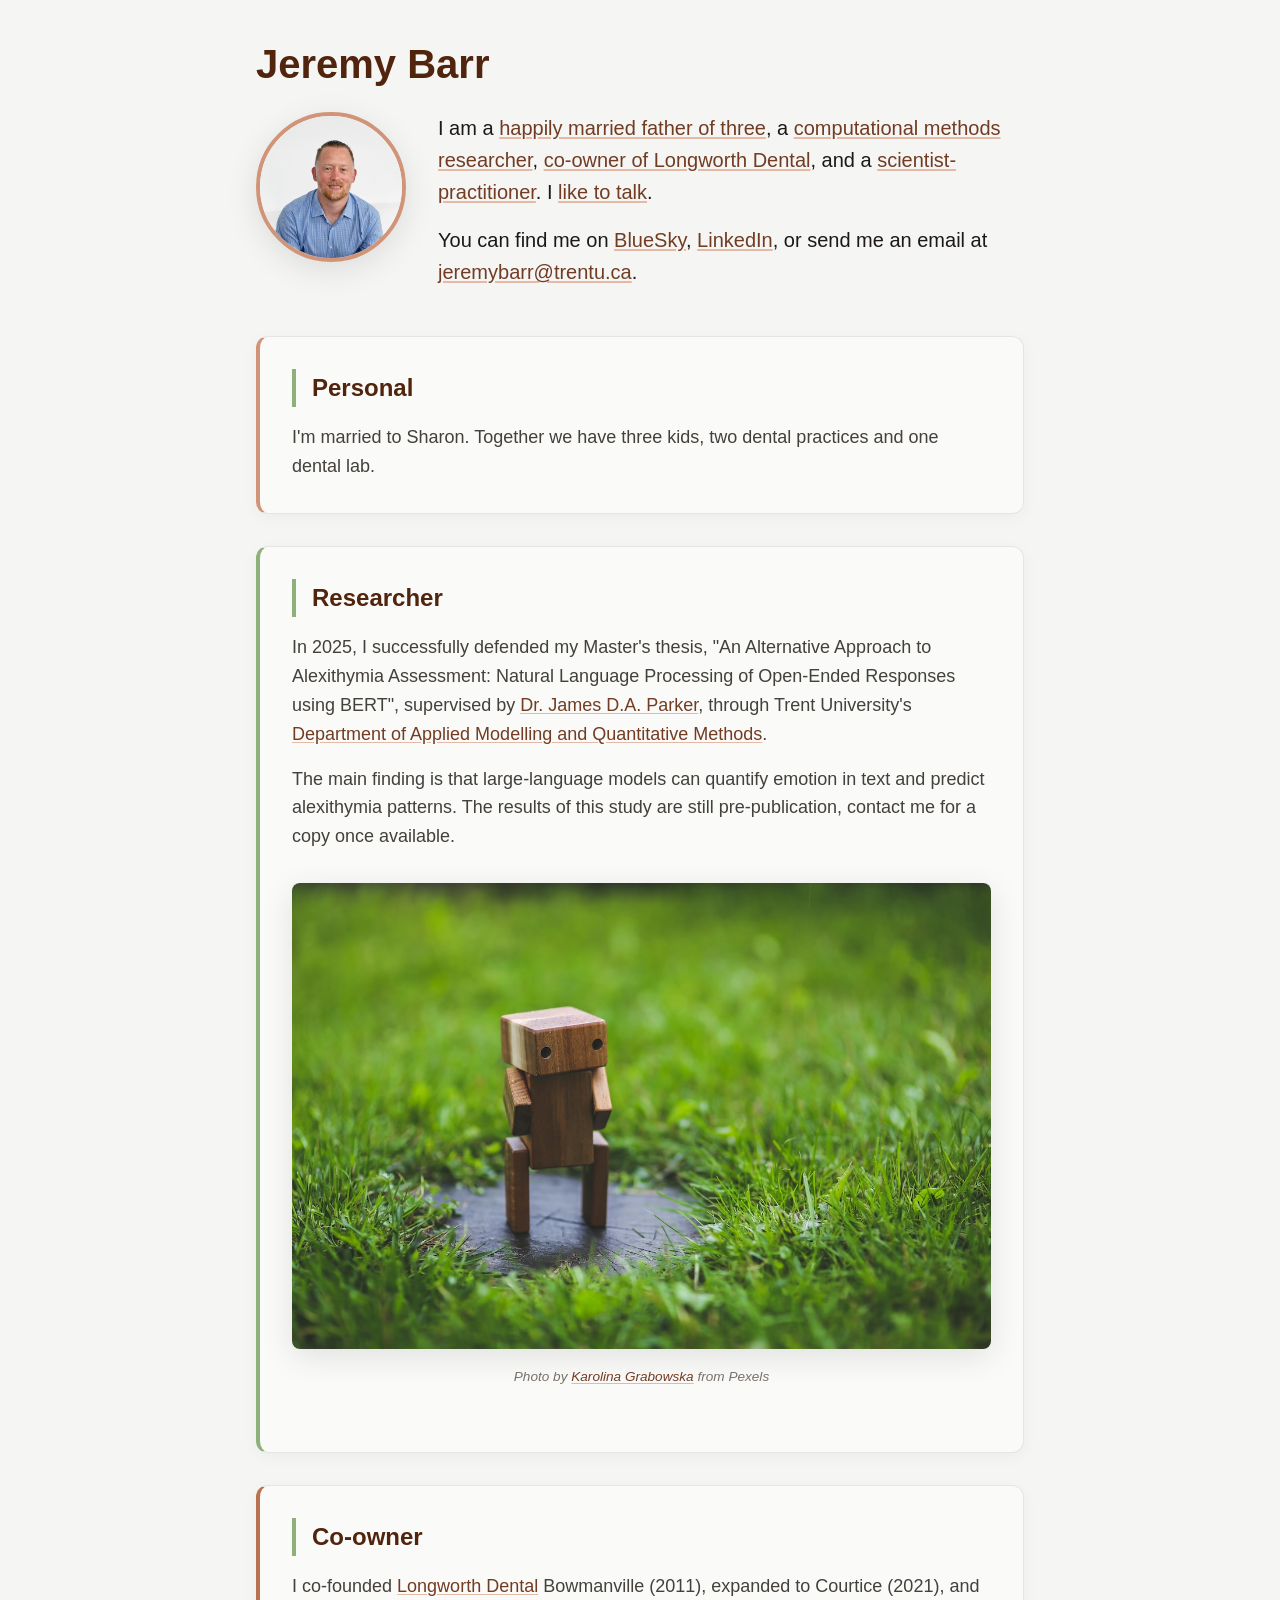
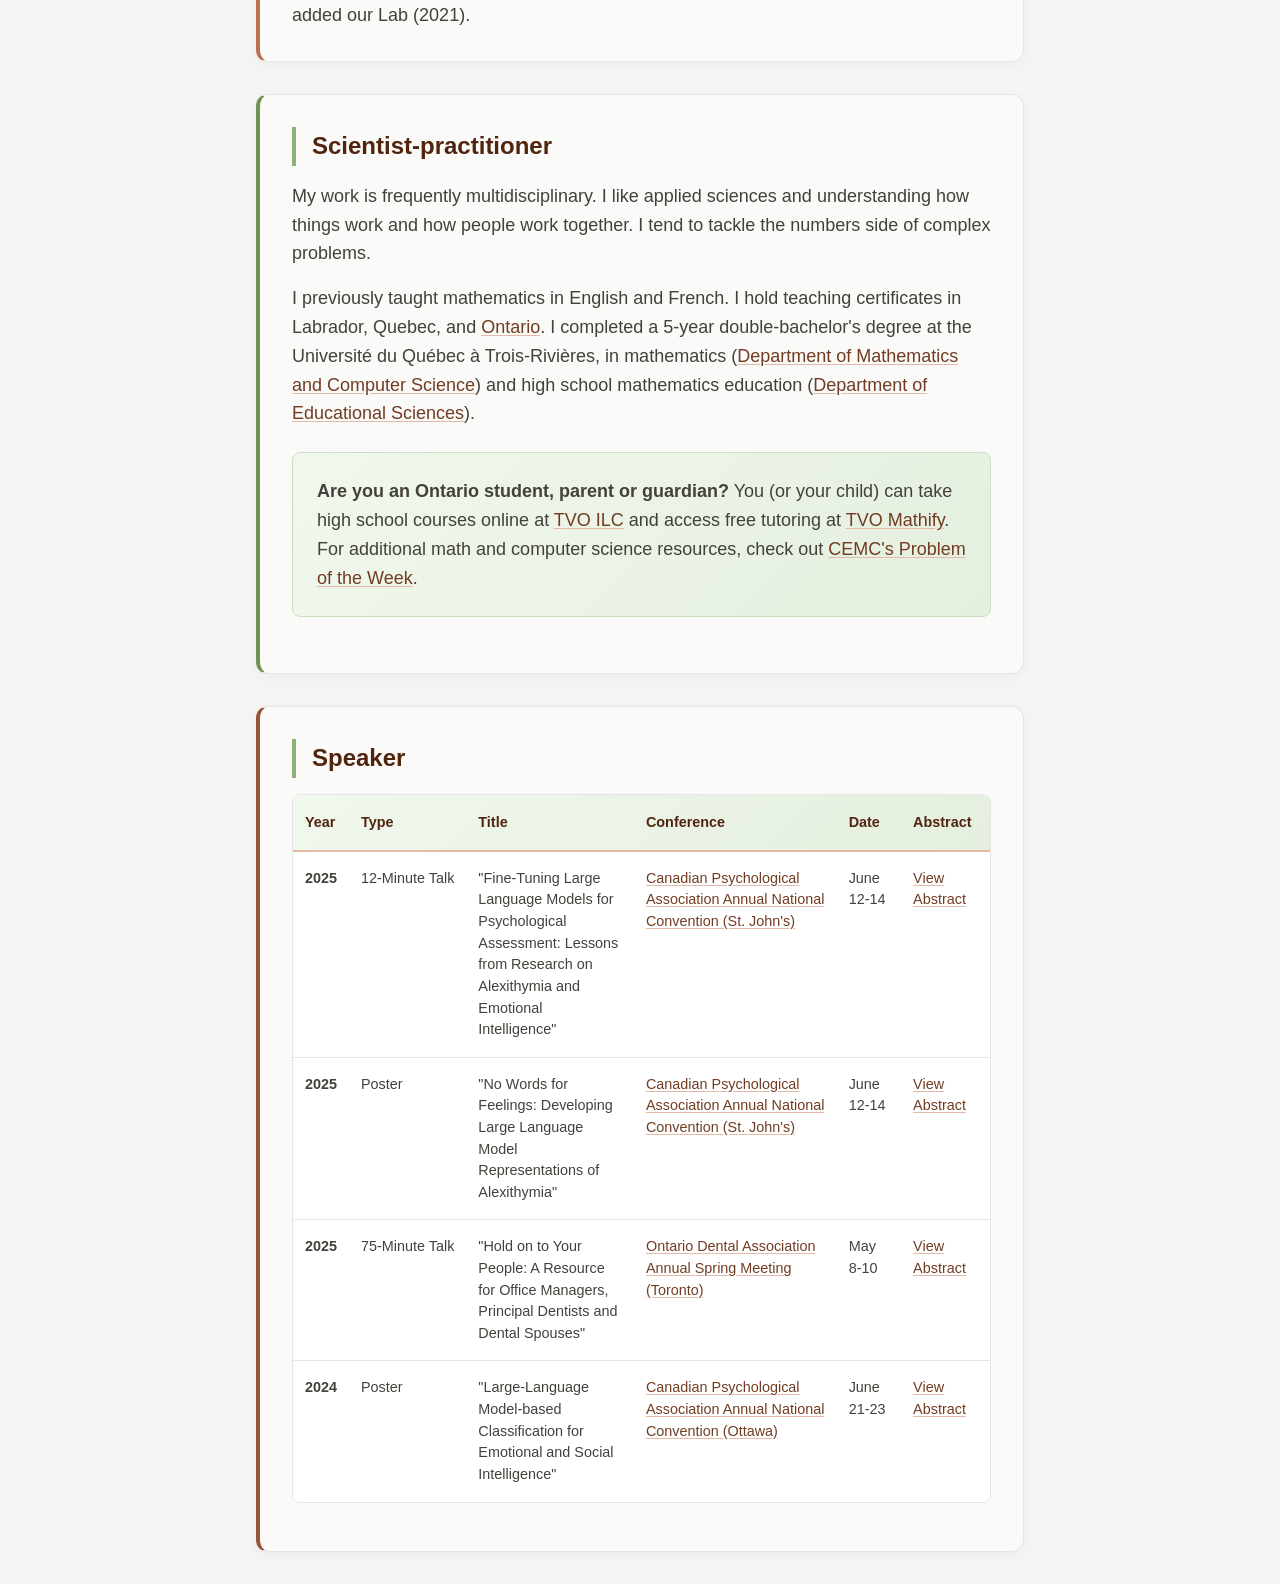
==== index.html @ 22ccbf9f "Bringing files over from the main barr-monorepo" ====
<!DOCTYPE html>
<html lang="en">
<head>
    <meta charset="UTF-8">
    <meta name="viewport" content="width=device-width, initial-scale=1.0">
    <title>Jeremy Barr</title>
    <link rel="stylesheet" href="css/styles.css">
</head>
<body>
<div class="container">
    <header class="site-header">
        <h1 class="site-title">Jeremy Barr</h1>
        <img class="profile-image" src="images/jeremy-barr-500x500.jpg" alt="Jeremy Barr headshot">
        <p class="intro-text">
            I am a <a href="#personal">happily married father of three</a>,
            a <a href="#researcher">computational methods researcher</a>,
            <a href="#co-owner">co-owner of Longworth Dental</a>,
            and a <a href="#scientist-practitioner">scientist-practitioner</a>.
            I <a href="#speaker">like to talk</a>.
        </p>
        <p class="intro-text">
            You can find me on
            <a href="https://bsky.app/profile/jeremycbarr.bsky.social" target="_blank" rel="noopener">BlueSky</a>,
            <a href="https://www.linkedin.com/in/j-barr/" target="_blank" rel="noopener">LinkedIn</a>,
            or send me an email at <a href="mailto:jeremybarr@trentu.ca">jeremybarr@trentu.ca</a>.
        </p>
    </header>

    <main class="main-content">
        <section id="personal" class="content-section personal-section">
            <h2 class="section-title">
                <a href="#personal" class="section-anchor">Personal</a>
            </h2>
            <p class="section-text">
                I'm married to Sharon. Together we have three kids, two dental practices and one dental lab.
            </p>
        </section>

        <section id="researcher" class="content-section researcher-section">
            <h2 class="section-title">
                <a href="#researcher" class="section-anchor">Researcher</a>
            </h2>
            <p class="section-text">
                In 2025, I successfully defended my Master's thesis, "An Alternative Approach to Alexithymia Assessment:
                Natural Language Processing of Open-Ended Responses using BERT", supervised by
                <a href="https://trent-ehrl.com/" target="_blank" rel="noopener">Dr. James D.A. Parker</a>,
                through Trent University's
                <a href="https://www.trentu.ca/amod/" target="_blank" rel="noopener">Department of Applied Modelling and Quantitative Methods</a>.
            </p>
            <p class="section-text">
                The main finding is that large-language models can quantify emotion in text and predict alexithymia patterns.
                The results of this study are still pre-publication, contact me for a copy once available.
            </p>
            <figure class="research-visual">
                <img class="accent-image" src="images/wooden-robot-1200x800.jpg" alt="Wooden robot sitting on a rock surrounded by grass">
                <figcaption class="image-attribution">Photo by <a href="https://www.pexels.com/photo/wooden-robot-6069/" target="_blank" rel="noopener">Karolina Grabowska</a> from Pexels</figcaption>
            </figure>
        </section>

        <section id="co-owner" class="content-section business-section">
            <h2 class="section-title">
                <a href="#co-owner" class="section-anchor">Co-owner</a>
            </h2>
            <p class="section-text">
                I co-founded <a href="https://www.longworthdental.ca/" target="_blank" rel="noopener">Longworth Dental</a>
                Bowmanville (2011), expanded to Courtice (2021), and added our Lab (2021).
            </p>
        </section>

        <section id="scientist-practitioner" class="content-section education-section">
            <h2 class="section-title">
                <a href="#scientist-practitioner" class="section-anchor">Scientist-practitioner</a>
            </h2>
            <p class="section-text">
                My work is frequently multidisciplinary. I like applied sciences and understanding how things work and how
                people work together. I tend to tackle the numbers side of complex problems.
            </p>
            <p class="section-text">
                I previously taught mathematics in English and French. I hold teaching certificates in Labrador, Quebec, and
                <a href="https://apps.oct.ca/FindATeacher/memberdetail?id=608224" target="_blank" rel="noopener">Ontario</a>.
                I completed a 5-year double-bachelor's degree at the Université du Québec à Trois-Rivières, in mathematics
                (<a href="https://oraprdnt.uqtr.uquebec.ca/portail/gscw031?owa_no_site=1645" target="_blank" rel="noopener">Department of Mathematics and Computer Science</a>)
                and high school mathematics education
                (<a href="https://oraprdnt.uqtr.uquebec.ca/portail/gscw031?owa_no_site=1050" target="_blank" rel="noopener">Department of Educational Sciences</a>).
            </p>

            <aside class="resources-callout">
                <p class="callout-text">
                    <strong>Are you an Ontario student, parent or guardian?</strong> You (or your child) can take high school courses online at
                    <a href="https://www.ilc.org/" target="_blank" rel="noopener">TVO ILC</a>
                    and access free tutoring at
                    <a href="https://mathify.tvolearn.com/" target="_blank" rel="noopener">TVO Mathify</a>.
                    For additional math and computer science resources, check out
                    <a href="https://cemc.uwaterloo.ca/resources/potw" target="_blank" rel="noopener">CEMC's Problem of the Week</a>.
                </p>
            </aside>
        </section>

        <section id="speaker" class="content-section speaker-section">
            <h2 class="section-title">
                <a href="#speaker" class="section-anchor">Speaker</a>
            </h2>
            <div class="table-wrapper">
                <table class="speaking-table">
                    <thead class="table-header">
                        <tr class="header-row">
                            <th class="year-column">Year</th>
                            <th class="type-column">Type</th>
                            <th class="title-column">Title</th>
                            <th class="conference-column">Conference</th>
                            <th class="date-column">Date</th>
                            <th class="abstract-column">Abstract</th>
                        </tr>
                    </thead>
                    <tbody class="table-body">
                        <tr class="speaking-row">
                            <td class="year-cell">2025</td>
                            <td class="type-cell">12-Minute Talk</td>
                            <td class="title-cell">
                                "Fine-Tuning Large Language Models for Psychological Assessment: Lessons from Research on
                                Alexithymia and Emotional Intelligence"
                            </td>
                            <td class="conference-cell">
                                <a href="publications/abstract-books/2025-cpa-abstract-book-v1.0.pdf" target="_blank" rel="noopener">
                                    Canadian Psychological Association Annual National Convention (St. John's)
                                </a>
                            </td>
                            <td class="date-cell">June 12-14</td>
                            <td class="abstract-cell">
                                <a href="publications/abstracts/2025-cpa-talk-llm-psychological-assessment.md" target="_blank" rel="noopener">
                                    View Abstract
                                </a>
                            </td>
                        </tr>
                        <tr class="speaking-row">
                            <td class="year-cell">2025</td>
                            <td class="type-cell">Poster</td>
                            <td class="title-cell">
                                "No Words for Feelings: Developing Large Language Model Representations of Alexithymia"
                            </td>
                            <td class="conference-cell">
                                <a href="publications/abstract-books/2025-cpa-abstract-book-v1.0.pdf" target="_blank" rel="noopener">
                                    Canadian Psychological Association Annual National Convention (St. John's)
                                </a>
                            </td>
                            <td class="date-cell">June 12-14</td>
                            <td class="abstract-cell">
                                <a href="publications/abstracts/2025-cpa-poster-no-words-feelings.md" target="_blank" rel="noopener">
                                    View Abstract
                                </a>
                            </td>
                        </tr>
                        <tr class="speaking-row">
                            <td class="year-cell">2025</td>
                            <td class="type-cell">75-Minute Talk</td>
                            <td class="title-cell">
                                "Hold on to Your People: A Resource for Office Managers, Principal Dentists and Dental Spouses"
                            </td>
                            <td class="conference-cell">
                                <a href="publications/abstract-books/2025-asm-showguide.pdf" target="_blank" rel="noopener">
                                    Ontario Dental Association Annual Spring Meeting (Toronto)
                                </a>
                            </td>
                            <td class="date-cell">May 8-10</td>
                            <td class="abstract-cell">
                                <a href="publications/abstracts/2025-oda-talk-hold-on-people.md" target="_blank" rel="noopener">
                                    View Abstract
                                </a>
                            </td>
                        </tr>
                        <tr class="speaking-row">
                            <td class="year-cell">2024</td>
                            <td class="type-cell">Poster</td>
                            <td class="title-cell">
                                "Large-Language Model-based Classification for Emotional and Social Intelligence"
                            </td>
                            <td class="conference-cell">
                                <a href="publications/abstract-books/2024-cpa-abstract-book-v1.2.pdf" target="_blank" rel="noopener">
                                    Canadian Psychological Association Annual National Convention (Ottawa)
                                </a>
                            </td>
                            <td class="date-cell">June 21-23</td>
                            <td class="abstract-cell">
                                <a href="publications/abstracts/2024-cpa-poster-emotional-social-intelligence.md" target="_blank" rel="noopener">
                                    View Abstract
                                </a>
                            </td>
                        </tr>
                    </tbody>
                </table>
            </div>
        </section>
    </main>
</div>
</body>
</html>
---- css/styles.css ----
/* Colour palette */
:root {
  /* Primary: Warm brown */
  --color-wood-50: oklch(0.97 0.008 45);
  --color-wood-100: oklch(0.94 0.015 45);
  --color-wood-200: oklch(0.88 0.035 45);
  --color-wood-300: oklch(0.82 0.055 45);
  --color-wood-400: oklch(0.72 0.085 45);
  --color-wood-500: oklch(0.62 0.105 45);
  --color-wood-600: oklch(0.52 0.095 45);
  --color-wood-700: oklch(0.42 0.085 45);
  --color-wood-800: oklch(0.32 0.075 45);
  --color-wood-900: oklch(0.25 0.065 45);
  --color-wood-950: oklch(0.18 0.055 45);

  /* Secondary: Sage green */
  --color-sage-50: oklch(0.97 0.015 135);
  --color-sage-100: oklch(0.94 0.025 135);
  --color-sage-200: oklch(0.88 0.045 135);
  --color-sage-300: oklch(0.82 0.065 135);
  --color-sage-400: oklch(0.72 0.085 135);
  --color-sage-500: oklch(0.62 0.095 135);
  --color-sage-600: oklch(0.52 0.085 135);
  --color-sage-700: oklch(0.42 0.075 135);
  --color-sage-800: oklch(0.32 0.065 135);
  --color-sage-900: oklch(0.25 0.055 135);
  --color-sage-950: oklch(0.18 0.045 135);

  /* Neutral: Warm gray */
  --color-stone-50: oklch(0.985 0.001 106.423);
  --color-stone-100: oklch(0.97 0.001 106.424);
  --color-stone-200: oklch(0.923 0.003 48.717);
  --color-stone-300: oklch(0.869 0.005 56.366);
  --color-stone-400: oklch(0.709 0.01 56.259);
  --color-stone-500: oklch(0.553 0.013 58.071);
  --color-stone-600: oklch(0.444 0.011 73.639);
  --color-stone-700: oklch(0.374 0.01 67.558);
  --color-stone-800: oklch(0.268 0.007 34.298);
  --color-stone-900: oklch(0.216 0.006 56.043);
  --color-stone-950: oklch(0.147 0.004 49.25);

  /* Black and white */
  --color-black: #000;
  --color-white: #fff;
}

/* Base styles */
* {
    margin: 0;
    padding: 0;
    box-sizing: border-box;
}

body {
    font-family: -apple-system, BlinkMacSystemFont, 'Segoe UI', Roboto, Oxygen, Ubuntu, Cantarell, sans-serif;
    font-size: 1.125rem;
    line-height: 1.6;
    color: var(--color-stone-900);
    background-color: var(--color-stone-100);
}

html {
    scroll-behavior: auto;
}

.container {
    max-width: 800px;
    margin: 0 auto;
    padding: 2rem 1rem;
}

/* Header */
.site-header {
    margin-bottom: 3rem;
}

.site-title {
    font-size: 2.5rem;
    font-weight: 700;
    color: var(--color-wood-800);
    margin-bottom: 1rem;
}

.profile-image {
    width: 150px;
    height: 150px;
    border-radius: 50%;
    margin: 0 2rem 1rem 0;
    border: 4px solid var(--color-wood-400);
    box-shadow: 0 8px 32px rgba(0, 0, 0, 0.1);
    float: left;
}

.intro-text {
    font-size: 1.25rem;
    margin-bottom: 1rem;
}

/* Links */
a {
    color: var(--color-wood-700);
    text-decoration: underline;
    text-decoration-color: var(--color-wood-300);
    text-underline-offset: 2px;
    transition: all 0.2s ease;
}

a:hover {
    color: var(--color-wood-800);
    text-decoration-color: var(--color-wood-600);
}

a:visited {
    color: var(--color-stone-600);
    text-decoration-color: var(--color-stone-400);
    text-underline-offset: 2px;
    transition: all 0.2s ease;
}

/* Main content */
.main-content {
    display: flex;
    flex-direction: column;
    gap: 2rem;
}

.content-section {
    background: var(--color-stone-50);
    padding: 2rem;
    border-radius: 0.75rem;
    border: 1px solid var(--color-stone-200);
    box-shadow: 0 4px 16px rgba(0, 0, 0, 0.04);
    transition: box-shadow 0.2s ease;
}

.content-section:hover {
    box-shadow: 0 8px 32px rgba(0, 0, 0, 0.08);
}

.section-title {
    font-size: 1.5rem;
    font-weight: 600;
    color: var(--color-wood-800);
    margin-bottom: 1rem;
    border-left: 4px solid var(--color-sage-400);
    padding-left: 1rem;
}

.section-anchor {
    color: inherit;
    text-decoration: none;
    position: relative;
}

.section-anchor::after {
    content: "#";
    margin-left: 0.5rem;
    opacity: 0;
    transition: opacity 0.2s ease;
    color: var(--color-sage-400);
}

.section-anchor:hover::after{
    opacity: 1;
}

.section-text {
    color: var(--color-stone-700);
    margin-bottom: 1rem;
}

.section-text:last-child {
    margin-bottom: 0;
}

/* Special sections */
.personal-section {
    border-left: 4px solid var(--color-wood-400);
}

.researcher-section {
    border-left: 4px solid var(--color-sage-400);
}

.business-section {
    border-left: 4px solid var(--color-wood-500);
}

.education-section {
    border-left: 4px solid var(--color-sage-500);
}

.speaker-section {
    border-left: 4px solid var(--color-wood-600);
}

/* Research visual */
.research-visual {
    margin: 2rem 0;
    text-align: center;
}

.accent-image {
    max-width: 100%;
    height: auto;
    border-radius: 0.5rem;
    box-shadow: 0 8px 32px rgba(0, 0, 0, 0.1);
}

.image-attribution {
    font-size: 0.85rem;
    color: var(--color-stone-500);
    margin-top: 0.5rem;
    font-style: italic;
}

/* Callout */
.resources-callout {
    background: linear-gradient(135deg, var(--color-sage-50) 0%, var(--color-sage-100) 100%);
    border: 1px solid var(--color-sage-200);
    border-radius: 0.5rem;
    padding: 1.5rem;
    margin: 1.5rem 0;
}

.callout-text {
    color: var(--color-stone-700);
    margin: 0;
}

/* Speaking table */
.table-wrapper {
    overflow-x: auto;
    margin: 1rem 0;
    border-radius: 0.5rem;
    border: 1px solid var(--color-stone-200);
}

.speaking-table {
    width: 100%;
    border-collapse: collapse;
    background: var(--color-white);
}

.table-header {
    background: linear-gradient(135deg, var(--color-sage-50) 0%, var(--color-sage-100) 100%);
}

.header-row th {
    padding: 1rem 0.75rem;
    text-align: left;
    font-weight: 600;
    color: var(--color-wood-800);
    border-bottom: 2px solid var(--color-wood-300);
    font-size: 0.9rem;
}

.speaking-row {
    border-bottom: 1px solid var(--color-stone-200);
    transition: background-color 0.2s ease;
}

.speaking-row:hover {
    background-color: var(--color-stone-50);
}

.speaking-row:last-child {
    border-bottom: none;
}

.speaking-row td {
    padding: 1rem 0.75rem;
    vertical-align: top;
    color: var(--color-stone-700);
    font-size: 0.9rem;
    line-height: 1.5;
}

.year-cell {
    font-weight: 600;
    color: var(--color-wood-700);
    white-space: nowrap;
}

.type-cell {
    color: var(--color-sage-700);
    font-weight: 500;
    white-space: nowrap;
}

.title-cell {
    font-weight: 500;
    max-width: 300px;
}

/* Responsive design */
@media (max-width: 768px) {
  .container {
    padding: 1rem 0.5rem;
  }

  .site-header {
    padding: 1.5rem;
  }

  .site-title {
    font-size: 2rem;
  }

  .profile-image {
    width: 120px;
    height: 120px;
  }

  .content-section {
    padding: 1.5rem;
  }

  .section-title {
    font-size: 1.25rem;
  }

  .speaking-table {
    font-size: 0.8rem;
  }

  .header-row th,
  .speaking-row td {
    padding: 0.75rem 0.5rem;
  }
}
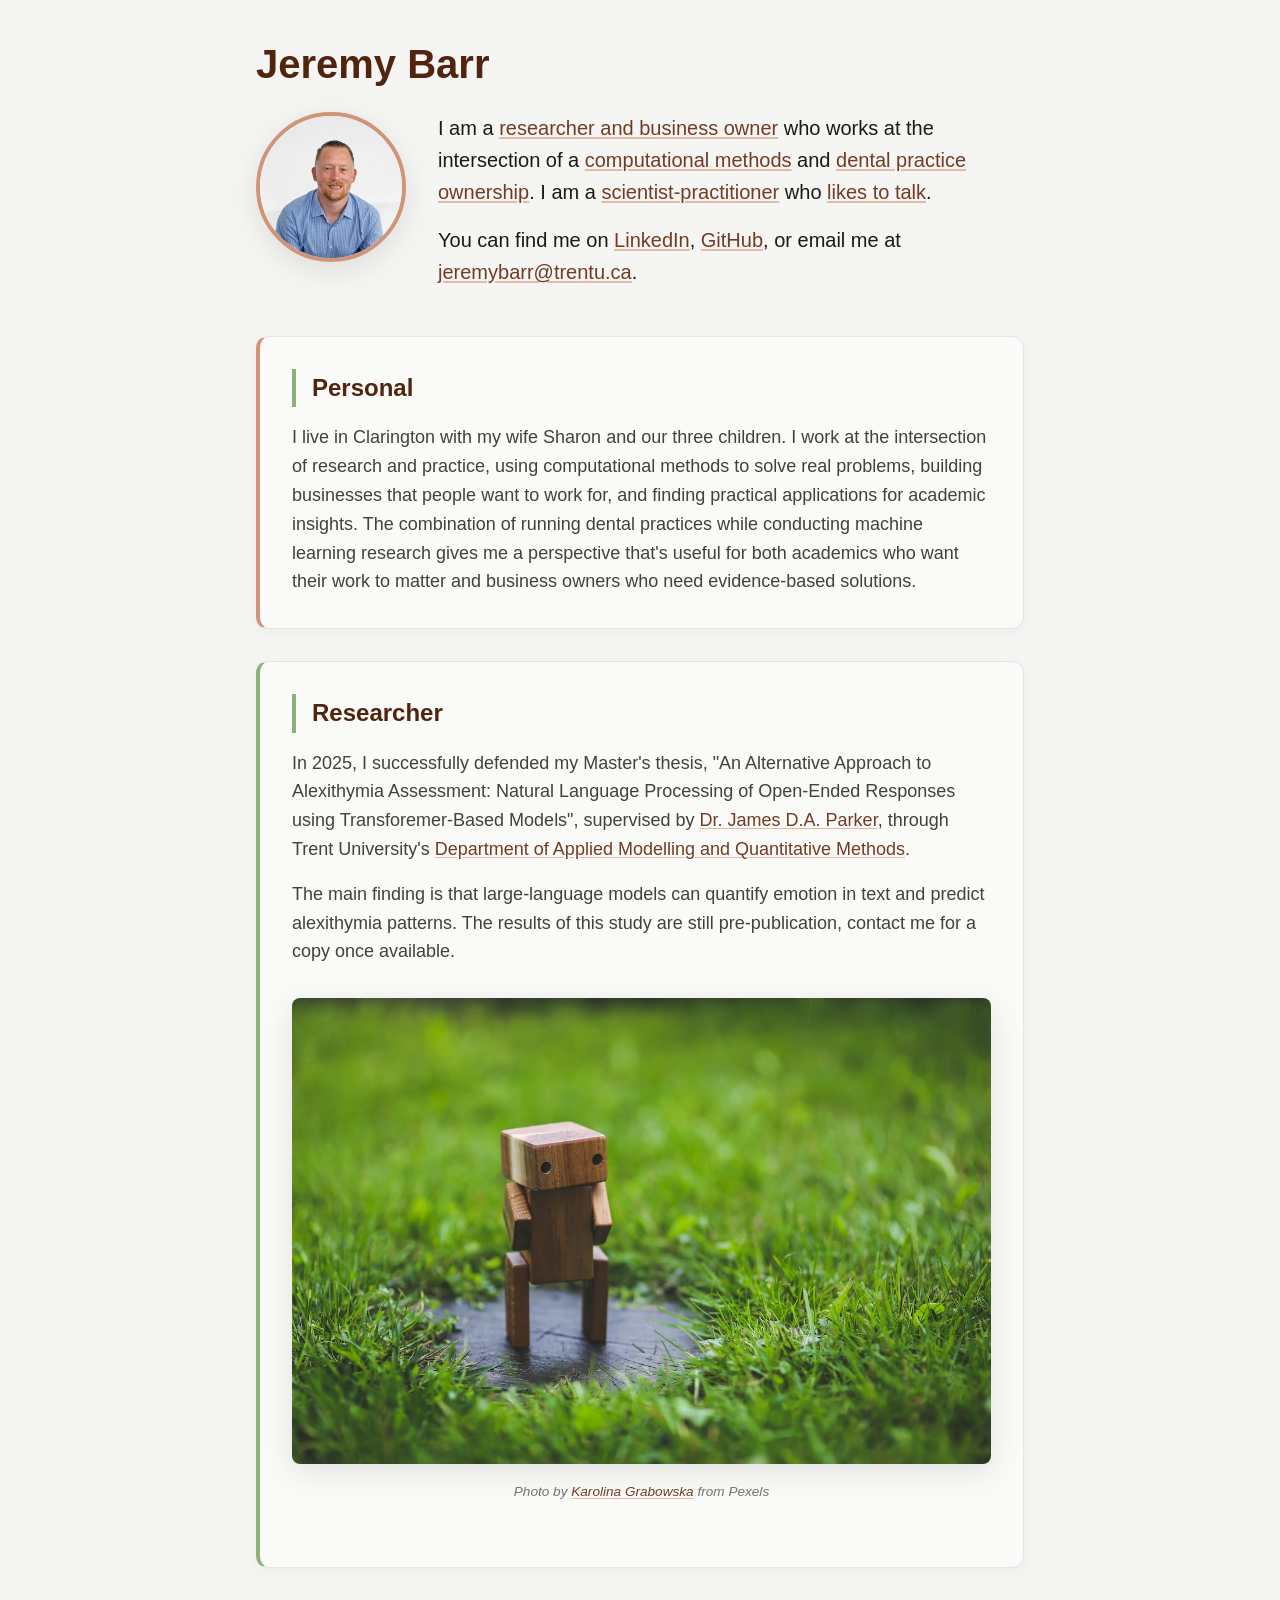
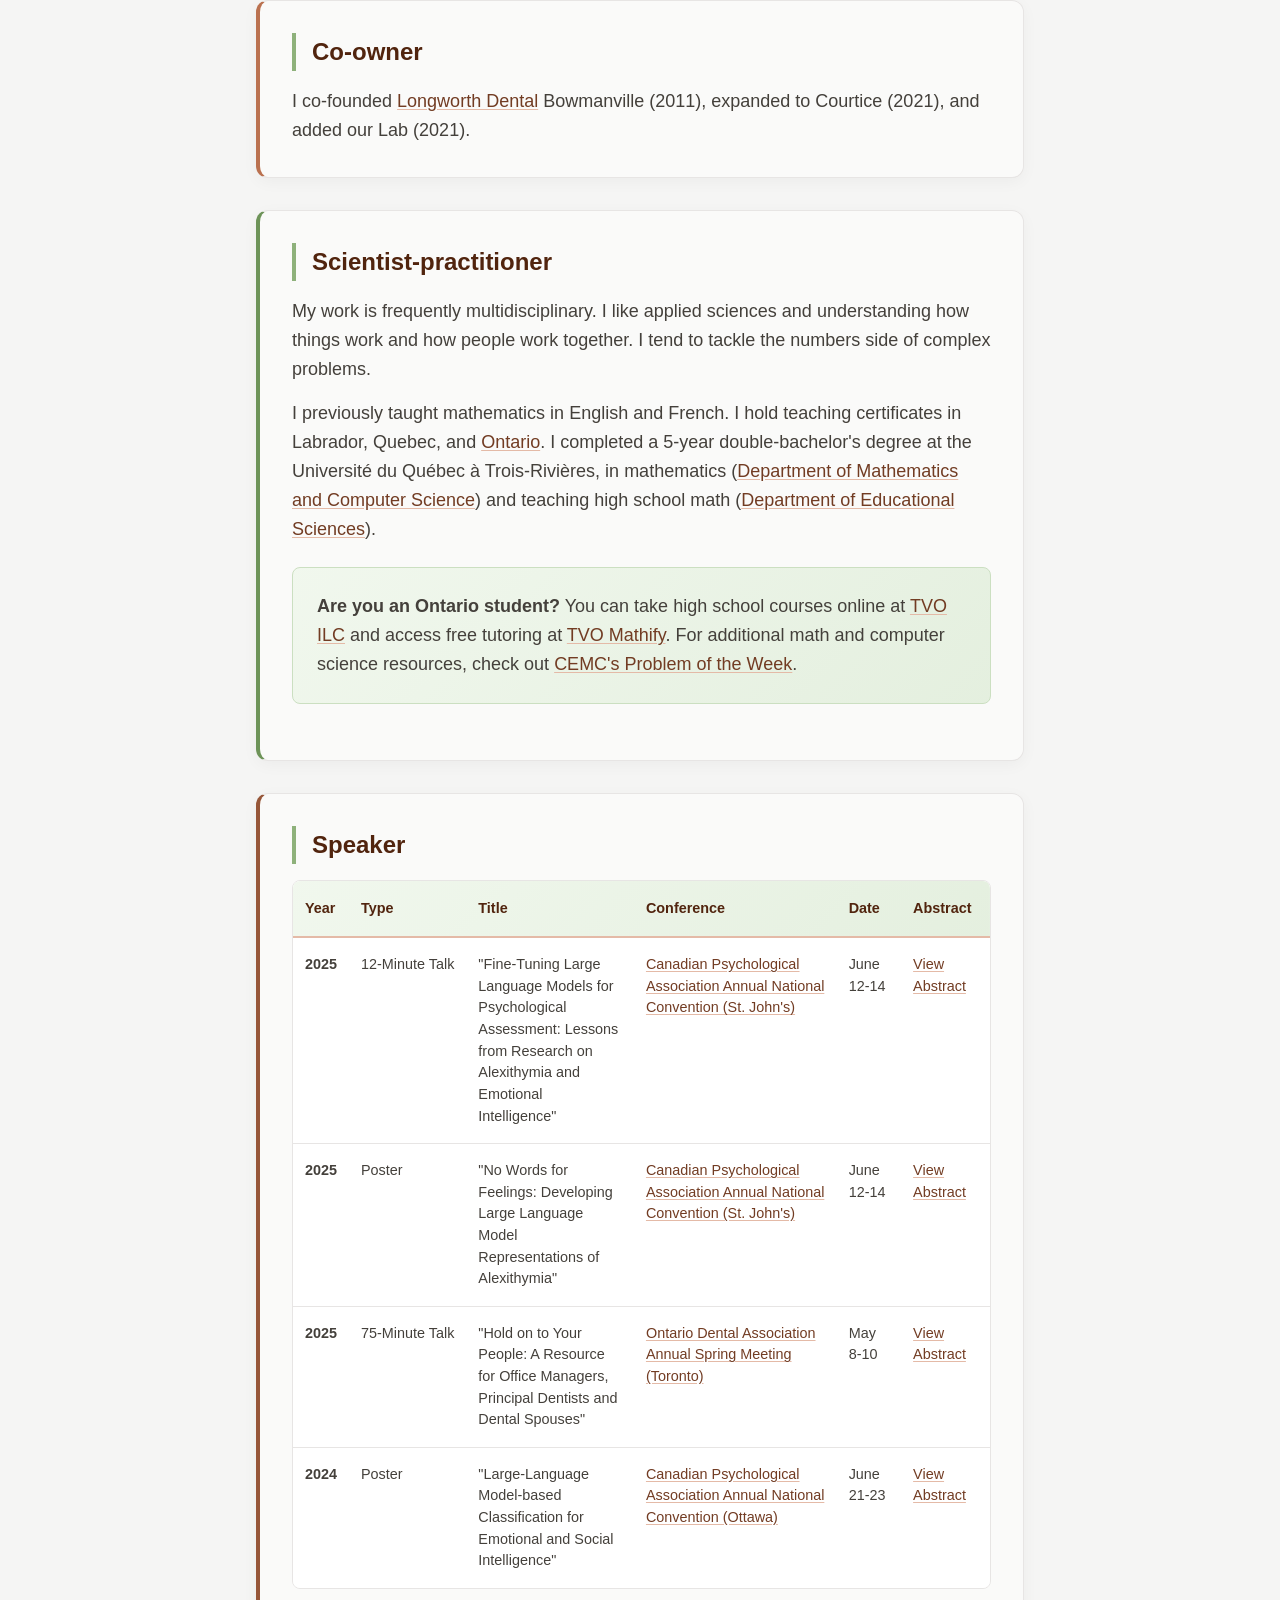
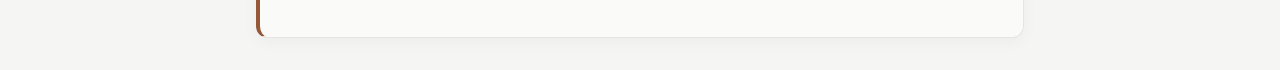
==== commit d5493bed: "Update content and add mobile touch support Update intro text and personal section. Add :active stat" ====
--- a/index.html
+++ b/index.html
@@ -12,17 +12,17 @@
         <h1 class="site-title">Jeremy Barr</h1>
         <img class="profile-image" src="images/jeremy-barr-500x500.jpg" alt="Jeremy Barr headshot">
         <p class="intro-text">
-            I am a <a href="#personal">happily married father of three</a>,
-            a <a href="#researcher">computational methods researcher</a>,
-            <a href="#co-owner">co-owner of Longworth Dental</a>,
-            and a <a href="#scientist-practitioner">scientist-practitioner</a>.
-            I <a href="#speaker">like to talk</a>.
+            I am a <a href="#personal">researcher and business owner</a> who works at the intersection of
+            a <a href="#researcher">computational methods</a> and
+            <a href="#co-owner">dental practice ownership</a>.
+            I am a <a href="#scientist-practitioner">scientist-practitioner</a> who
+            <a href="#speaker">likes to talk</a>.
         </p>
         <p class="intro-text">
             You can find me on
-            <a href="https://bsky.app/profile/jeremycbarr.bsky.social" target="_blank" rel="noopener">BlueSky</a>,
             <a href="https://www.linkedin.com/in/j-barr/" target="_blank" rel="noopener">LinkedIn</a>,
-            or send me an email at <a href="mailto:jeremybarr@trentu.ca">jeremybarr@trentu.ca</a>.
+            <a href="https://github.com/jeremyoftheberemies" target="_blank" rel="noopener">GitHub</a>,
+            or email me at <a href="mailto:jeremybarr@trentu.ca">jeremybarr@trentu.ca</a>.
         </p>
     </header>
 
@@ -32,7 +32,7 @@
                 <a href="#personal" class="section-anchor">Personal</a>
             </h2>
             <p class="section-text">
-                I'm married to Sharon. Together we have three kids, two dental practices and one dental lab.
+                I live in Clarington with my wife Sharon and our three children. I work at the intersection of research and practice, using computational methods to solve real problems, building businesses that people want to work for, and finding practical applications for academic insights. The combination of running dental practices while conducting machine learning research gives me a perspective that's useful for both academics who want their work to matter and business owners who need evidence-based solutions.
             </p>
         </section>
 
@@ -42,7 +42,7 @@
             </h2>
             <p class="section-text">
                 In 2025, I successfully defended my Master's thesis, "An Alternative Approach to Alexithymia Assessment:
-                Natural Language Processing of Open-Ended Responses using BERT", supervised by
+                Natural Language Processing of Open-Ended Responses using Transforemer-Based Models", supervised by
                 <a href="https://trent-ehrl.com/" target="_blank" rel="noopener">Dr. James D.A. Parker</a>,
                 through Trent University's
                 <a href="https://www.trentu.ca/amod/" target="_blank" rel="noopener">Department of Applied Modelling and Quantitative Methods</a>.
@@ -80,13 +80,13 @@
                 <a href="https://apps.oct.ca/FindATeacher/memberdetail?id=608224" target="_blank" rel="noopener">Ontario</a>.
                 I completed a 5-year double-bachelor's degree at the Université du Québec à Trois-Rivières, in mathematics
                 (<a href="https://oraprdnt.uqtr.uquebec.ca/portail/gscw031?owa_no_site=1645" target="_blank" rel="noopener">Department of Mathematics and Computer Science</a>)
-                and high school mathematics education
+                and teaching high school math
                 (<a href="https://oraprdnt.uqtr.uquebec.ca/portail/gscw031?owa_no_site=1050" target="_blank" rel="noopener">Department of Educational Sciences</a>).
             </p>
 
             <aside class="resources-callout">
                 <p class="callout-text">
-                    <strong>Are you an Ontario student, parent or guardian?</strong> You (or your child) can take high school courses online at
+                    <strong>Are you an Ontario student?</strong> You can take high school courses online at
                     <a href="https://www.ilc.org/" target="_blank" rel="noopener">TVO ILC</a>
                     and access free tutoring at
                     <a href="https://mathify.tvolearn.com/" target="_blank" rel="noopener">TVO Mathify</a>.
@@ -127,7 +127,7 @@
                             </td>
                             <td class="date-cell">June 12-14</td>
                             <td class="abstract-cell">
-                                <a href="publications/abstracts/2025-cpa-talk-llm-psychological-assessment.md" target="_blank" rel="noopener">
+                                <a href="https://github.com/jeremyoftheberemies/jeremy-barr/blob/main/publications/abstracts/2025-cpa-talk-llm-psychological-assessment.md" target="_blank" rel="noopener">
                                     View Abstract
                                 </a>
                             </td>
@@ -145,7 +145,7 @@
                             </td>
                             <td class="date-cell">June 12-14</td>
                             <td class="abstract-cell">
-                                <a href="publications/abstracts/2025-cpa-poster-no-words-feelings.md" target="_blank" rel="noopener">
+                                <a href="https://github.com/jeremyoftheberemies/jeremy-barr/blob/main/publications/abstracts/2025-cpa-poster-no-words-feelings.md" target="_blank" rel="noopener">
                                     View Abstract
                                 </a>
                             </td>
@@ -163,7 +163,7 @@
                             </td>
                             <td class="date-cell">May 8-10</td>
                             <td class="abstract-cell">
-                                <a href="publications/abstracts/2025-oda-talk-hold-on-people.md" target="_blank" rel="noopener">
+                                <a href="https://github.com/jeremyoftheberemies/jeremy-barr/blob/main/publications/abstracts/2025-oda-talk-hold-on-people.md" target="_blank" rel="noopener">
                                     View Abstract
                                 </a>
                             </td>
@@ -181,7 +181,7 @@
                             </td>
                             <td class="date-cell">June 21-23</td>
                             <td class="abstract-cell">
-                                <a href="publications/abstracts/2024-cpa-poster-emotional-social-intelligence.md" target="_blank" rel="noopener">
+                                <a href="https://github.com/jeremyoftheberemies/jeremy-barr/blob/main/publications/abstracts/2024-cpa-poster-emotional-social-intelligence.md" target="_blank" rel="noopener">
                                     View Abstract
                                 </a>
                             </td>
--- a/css/styles.css
+++ b/css/styles.css
@@ -60,7 +60,7 @@
 }
 
 html {
-    scroll-behavior: auto;
+    scroll-behavior: smooth;
 }
 
 .container {
@@ -105,7 +105,8 @@
     transition: all 0.2s ease;
 }
 
-a:hover {
+a:hover,
+a:active {
     color: var(--color-wood-800);
     text-decoration-color: var(--color-wood-600);
 }
@@ -133,7 +134,8 @@
     transition: box-shadow 0.2s ease;
 }
 
-.content-section:hover {
+.content-section:hover,
+.content-section:active {
     box-shadow: 0 8px 32px rgba(0, 0, 0, 0.08);
 }
 
@@ -160,7 +162,8 @@
     color: var(--color-sage-400);
 }
 
-.section-anchor:hover::after{
+.section-anchor:hover::after,
+.section-anchor:active::after {
     opacity: 1;
 }
 
@@ -260,7 +263,8 @@
     transition: background-color 0.2s ease;
 }
 
-.speaking-row:hover {
+.speaking-row:hover,
+.speaking-row:active {
     background-color: var(--color-stone-50);
 }
 
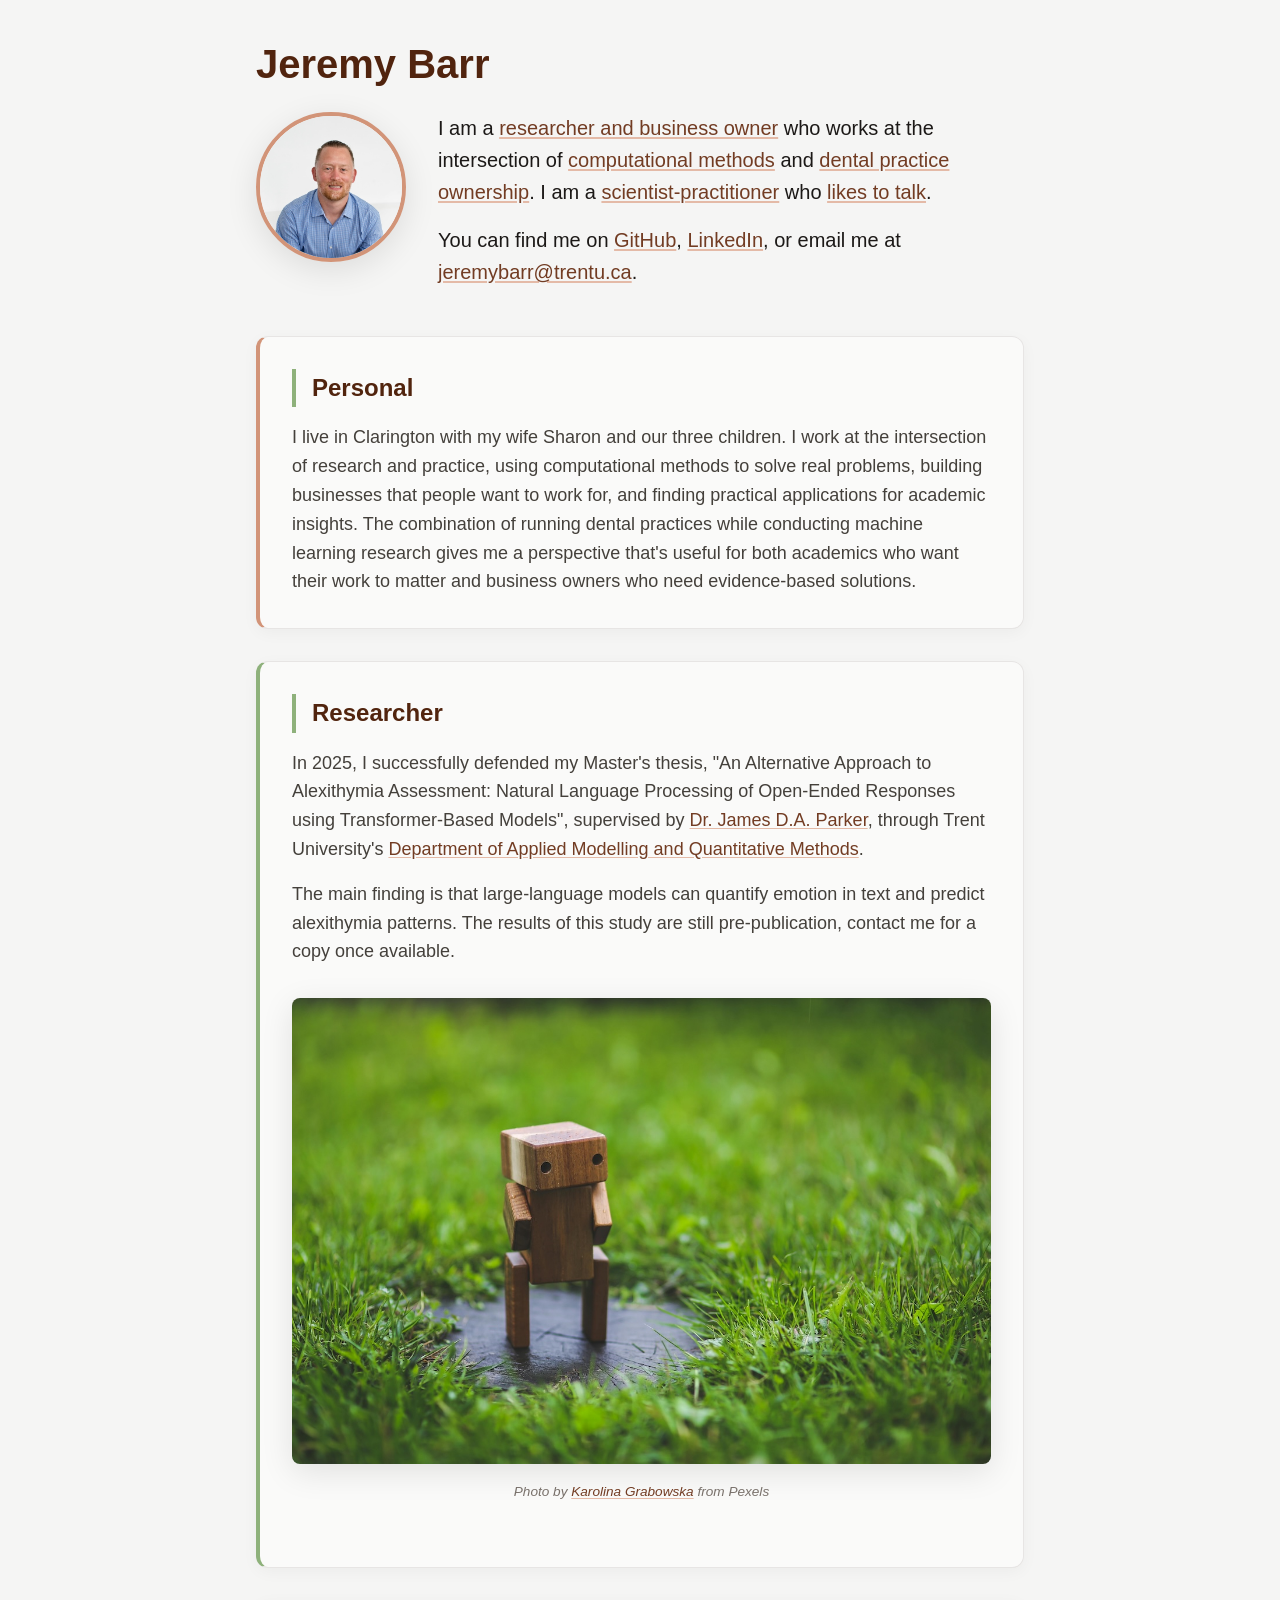
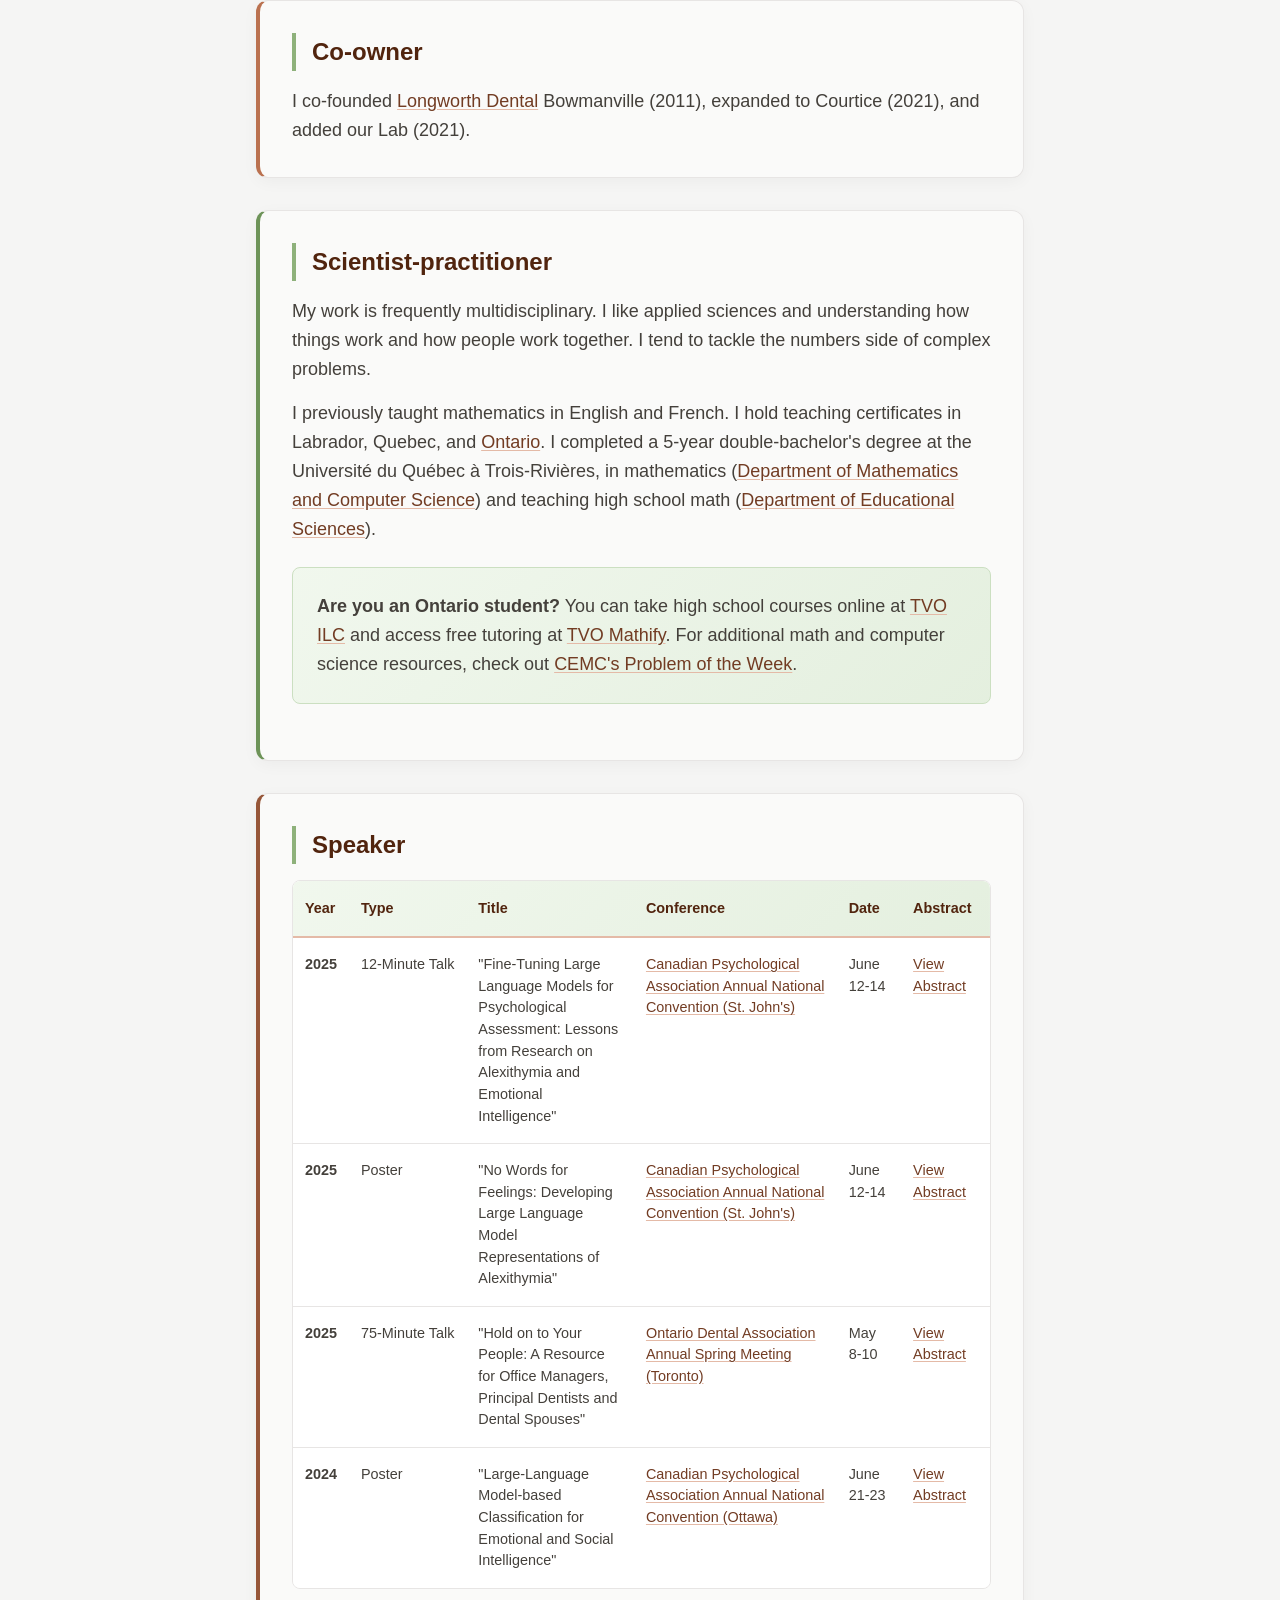
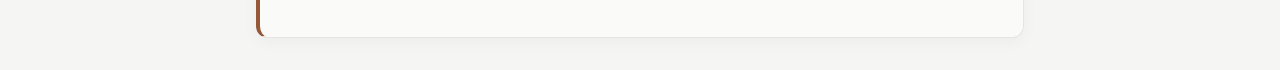
==== commit 1ec26e3d: "Fix typos Minor corrections." ====
--- a/index.html
+++ b/index.html
@@ -13,15 +13,15 @@
         <img class="profile-image" src="images/jeremy-barr-500x500.jpg" alt="Jeremy Barr headshot">
         <p class="intro-text">
             I am a <a href="#personal">researcher and business owner</a> who works at the intersection of
-            a <a href="#researcher">computational methods</a> and
+            <a href="#researcher">computational methods</a> and
             <a href="#co-owner">dental practice ownership</a>.
             I am a <a href="#scientist-practitioner">scientist-practitioner</a> who
             <a href="#speaker">likes to talk</a>.
         </p>
         <p class="intro-text">
             You can find me on
+            <a href="https://github.com/jeremyoftheberemies" target="_blank" rel="noopener">GitHub</a>,
             <a href="https://www.linkedin.com/in/j-barr/" target="_blank" rel="noopener">LinkedIn</a>,
-            <a href="https://github.com/jeremyoftheberemies" target="_blank" rel="noopener">GitHub</a>,
             or email me at <a href="mailto:jeremybarr@trentu.ca">jeremybarr@trentu.ca</a>.
         </p>
     </header>
@@ -42,7 +42,7 @@
             </h2>
             <p class="section-text">
                 In 2025, I successfully defended my Master's thesis, "An Alternative Approach to Alexithymia Assessment:
-                Natural Language Processing of Open-Ended Responses using Transforemer-Based Models", supervised by
+                Natural Language Processing of Open-Ended Responses using Transformer-Based Models", supervised by
                 <a href="https://trent-ehrl.com/" target="_blank" rel="noopener">Dr. James D.A. Parker</a>,
                 through Trent University's
                 <a href="https://www.trentu.ca/amod/" target="_blank" rel="noopener">Department of Applied Modelling and Quantitative Methods</a>.
